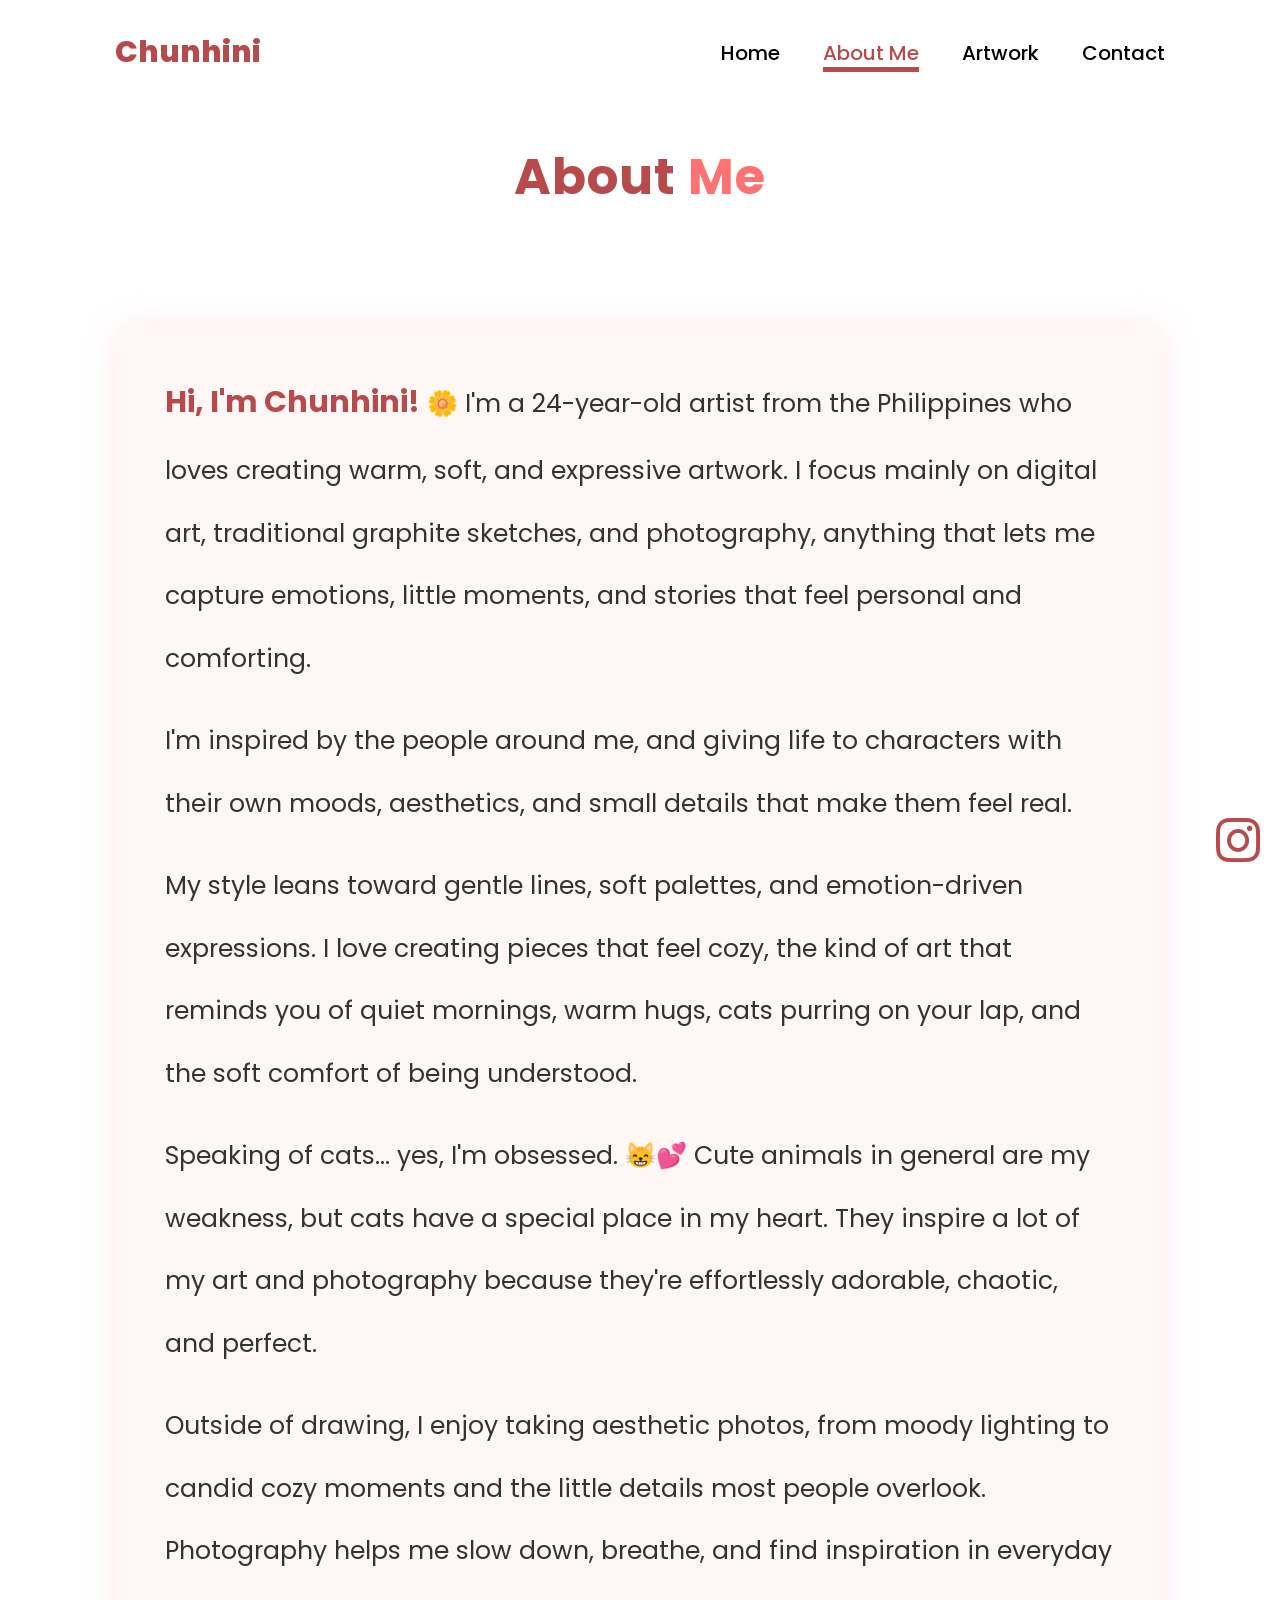
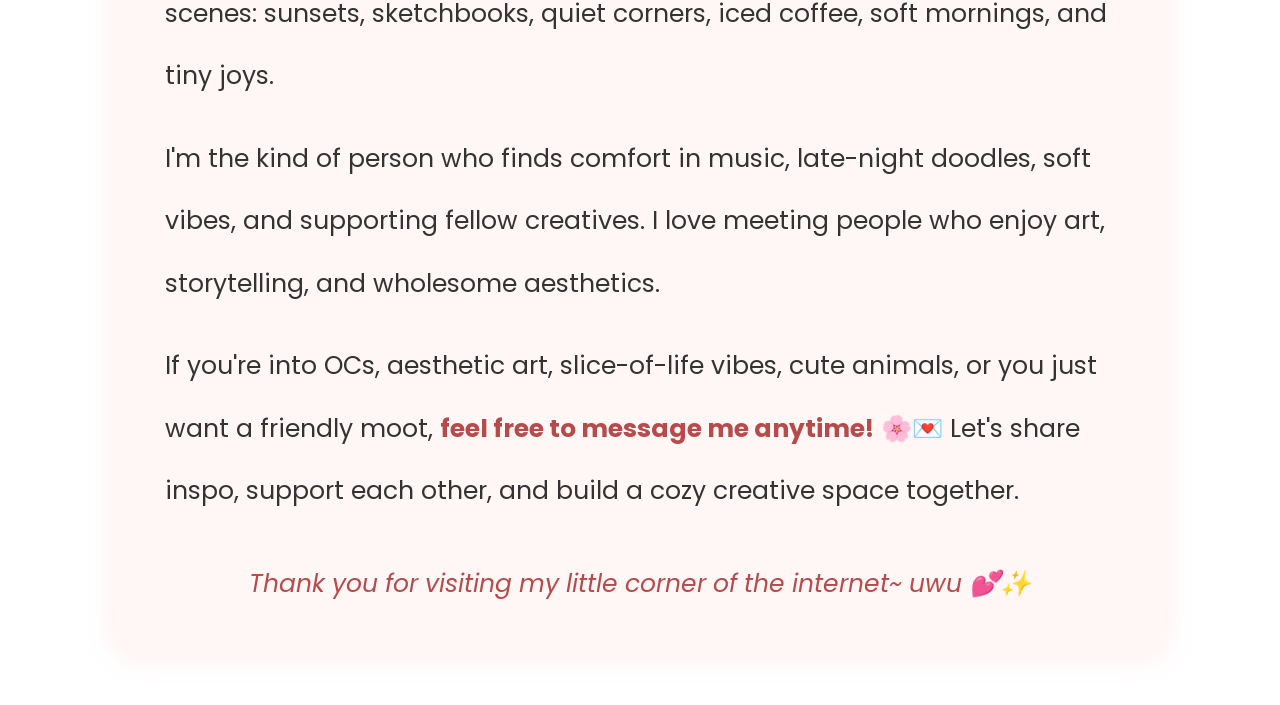
==== about.html @ 1800ad31 "Add files via upload" ====
<!DOCTYPE html>
<html lang="en">
<head>
    <meta charset="UTF-8" />
    <meta name="viewport" content="width=device-width, initial-scale=1.0" />
    <link rel="stylesheet" href="styles.css" />
    <link rel="stylesheet" href="https://cdnjs.cloudflare.com/ajax/libs/font-awesome/6.5.2/css/all.min.css">
    <title>About – Chunhini</title>
</head>

<body class="fade-in">

    <header>
        <a href="index.html" class="logo">Chunhini</a>

        <nav>
            <a href="index.html">Home</a>
            <a href="about.html" class="active">About Me</a>
            <a href="gallery.html">Artwork</a>
            <a href="contact.html">Contact</a>
        </nav>
    </header>

    <section class="home" style="
        flex-direction: column;
        text-align: center;
        padding-top: 14rem;
        position: relative;
    ">
        
        <!-- Aesthetic Pink Glow Circle -->
        <div style="
            position: absolute;
            top: 10%;
            left: 50%;
            transform: translateX(-50%);
            width: 450px;
            height: 450px;
            background: rgba(255, 182, 193, 0.25);
            filter: blur(120px);
            border-radius: 50%;
            z-index: -1;
        "></div>

        <h1 style="
            font-size: 5rem;
            color: #b74b4b;
            margin-bottom: 3rem;
            letter-spacing: 0.1rem;
        ">
            About <span>Me</span>
        </h1>

        <!-- Aesthetic Card Container -->
        <div style="
            max-width: 1400px;
            background: rgba(255, 240, 240, 0.6);
            padding: 4rem 5rem;
            border-radius: 2rem;
            backdrop-filter: blur(10px);
            box-shadow: 0 0 30px rgba(255, 182, 193, 0.3);
            text-align: left;
            font-size: 2.5rem;
            line-height: 2.5;
            color: #333;
            
        ">

            <p style="margin-bottom: 2rem;">
                <strong style="color:#b74b4b; font-size:3rem;">Hi, I'm Chunhini!</strong> 🌼  
                    I'm a 24-year-old artist from the Philippines who loves creating warm, soft, and expressive artwork.
                I focus mainly on digital art, traditional graphite sketches, and photography, anything that lets me
                capture emotions, little moments, and stories that feel personal and comforting.
            </p>

            <p style="margin-bottom: 2rem;">
                I'm inspired by the people around me, and giving life to characters with their own moods, aesthetics, and small details that make them feel real.
            </p>

            <p style="margin-bottom: 2rem;">
                My style leans toward gentle lines, soft palettes, and emotion-driven expressions. I love creating pieces
                that feel cozy, the kind of art that reminds you of quiet mornings, warm hugs, cats purring on your lap,
                and the soft comfort of being understood.
            </p>

            <p style="margin-bottom: 2rem;">
                Speaking of cats… yes, I'm obsessed. 😸💕 Cute animals in general are my weakness, but cats have a special
                place in my heart. They inspire a lot of my art and photography because they're effortlessly adorable,
                chaotic, and perfect.
            </p>

            <p style="margin-bottom: 2rem;">
                Outside of drawing, I enjoy taking aesthetic photos, from moody lighting to candid cozy moments and the
                little details most people overlook. Photography helps me slow down, breathe, and find inspiration in everyday
                scenes: sunsets, sketchbooks, quiet corners, iced coffee, soft mornings, and tiny joys.
            </p>

            <p style="margin-bottom: 2rem;">
                I'm the kind of person who finds comfort in music, late-night doodles, soft vibes, and supporting fellow
                creatives. I love meeting people who enjoy art, storytelling, and wholesome aesthetics.
            </p>

            <p style="margin-bottom: 3rem;">
                If you're into OCs, aesthetic art, slice-of-life vibes, cute animals, or you just want a friendly moot,
                <strong style="color:#b74b4b;">feel free to message me anytime!</strong> 🌸💌  
                Let's share inspo, support each other, and build a cozy creative space together.
            </p>

            <p style="margin-top: 2rem; font-style: italic; color:#b74b4b; text-align:center;">
                Thank you for visiting my little corner of the internet~ uwu 💕✨
            </p>

        </div>

    </section>

    <!-- Floating Instagram Icon -->
    <a href="https://www.instagram.com/chunhini/" class="big-ig" target="_blank">
        <i class="fa-brands fa-instagram"></i>
    </a>

    <script src="app.js"></script>
</body>
</html>
---- styles.css ----
@import url('https://fonts.googleapis.com/css2?family=Poppins:wght@100;200;300;400;500;600&display=swap');
html {
  --s: 109px;
  --c1: #fff2f2;
  --c2: #fce3fb;

  --_g:
     var(--c1) 0% 5%, var(--c2) 6% 15%, var(--c1) 16% 25%, var(--c2) 26% 35%,
     var(--c1) 36% 45%, var(--c2) 46% 55%, var(--c1) 56% 65%, var(--c2) 66% 75%,
     var(--c1) 76% 85%, var(--c2) 86% 95%, #0000 96%;

  background:
    radial-gradient(50% 50% at 100% 0, var(--_g)),
    radial-gradient(50% 50% at 0 100%, var(--_g)),
    radial-gradient(50% 50%, var(--_g)),
    radial-gradient(50% 50%, var(--_g)) calc(var(--s)/2) calc(var(--s)/2),
    var(--c1);

  background-size: var(--s) var(--s);
}

*{
    margin: 0;
    padding: 0;
    box-sizing: border-box;
    text-decoration: none;
    border: none;
    outline: none;
    font-family: 'Poppins', sans-serif;
}

html{
    font-size: 62.5%;
}

body{
    width: 100%;
    height: 100vh;
    overflow-x: hidden;
    background: inherit;
    color: rgb(240, 162, 162);
}

header{
    margin-top: 20px;
    position: fixed;
    top: 0;
    left: 0;
    width: 100%;
    padding: 1rem 9%;
    background-color: transparent;
    filter: drop-shadow(10px);
    display: flex;
    justify-content: space-between;
    align-items: center;
    z-index: 100;
}

.logo{
    font-size: 3rem;
    color: #b74b4b;
    font-weight: 800;
    cursor: pointer;
    transition: 0.5s ease;
}

.logo:hover{
    transform: scale(1.1);
}

nav a{
    font-size: 2rem;
    color: rgb(0, 0, 0);
    margin-left: 4rem;
    font-weight: 500;
    transition: 0.3s ease;
    border-bottom: 3px solid transparent;
}

nav a:hover,
nav a.active{
    color: #b74b4b;
    border-bottom: 5px solid #b74b4b;
}

@media(max-width:995px){
    nav{
        position: absolute;
        display: none;
        top: 0;
        right: 0;
        width: 30%;
        border-left: 3px solid #b74b4b;
        border-bottom: 3px solid #b74b4b;
        border-bottom-left-radius: 2rem;
        padding: 1rem solid;
        background-color: #161616;
        border-top: 0.1rem solid rgba(0,0,0,0.1);
    }

    nav.active{
        display: block;
    }

    nav a{
        display: block;
        font-size: 2rem;
        margin: 3rem 0;
    }

    nav a:hover,
    nav a.active{
        padding: 1rem;
        border-radius: 0.5rem;
        border-bottom: 0.5rem solid #b74b4b;
    }
}

section{
    min-height: 100vh;
    padding: 5rem 9% 5rem;
}

.home{
    display: flex;
    justify-content: center;
    align-items: center;
    gap: 8rem;
    background-color: rgb(255, 255, 255);
}

.home .home-content h1{
    font-size: 6rem;
    font-weight: 700;
    line-height: 1.3;
}

span{
    color: #ff7272;
}

.home-content h3{
    font-size: 4rem;
    margin-bottom: 1rem;
    font-weight: 700;
}

.home-content p{
    font-size: 1.6rem;
}

.home-img{
    border-radius: 50%;
}

.home-img img{
    position: relative;
    width: 32vw;
    border-radius: 50%;
    box-shadow: 0 0 25px solid #b74b4b;
    cursor: pointer;
    transition: 0.2s linear;
}

.home-img img:hover{
    font-size: 1.8rem;
    font-weight: 500;
}

.social-icons a{
    display: inline-flex;
    justify-content: center;
    align-items: center;
    width: 4rem;
    height: 4rem;
    background-color: transparent;
    border: 0.2rem solid #b74b4b;
    font-size: 2rem;
    border-radius: 50%;
    margin: 3rem 1.5rem 3rem 0;
    transition: 0.3s ease;
    color: #b74b4b;
}

.social-icons a:hover{
    color: black;
    transform: scale(1.3) translateY(-5px);
    background-color: #b74b4b;
    box-shadow: 0  0 25px #b74b4b;
}

.btn{
     margin-top: 2rem;
    display: inline-block;
    padding: 1rem 2.8rem;
    background-color: rgb(252, 185, 185);
    border-radius: 4rem;
    font-size: 1.6rem;
    color: #b74b4b;
    letter-spacing: 0.3rem;
    font-weight: 600;
    border: 2px solid #b74b4b;
    transition: 0.3s ease;
    cursor: pointer;
}

.btn:hover{
    transform: scale3d(1.03);
    background-color: #b74b4b;
    color: rgb(255, 231, 231);
    box-shadow: 0 0 25px #b74b4b;
}

.typing-text{
    font-size: 34px;
    font-weight: 600;
    min-width: 280px;
}

.typing-text span{
    position: relative;
    display: inline-block;
}

.typing-text span::before{
    content: "Digital Artist";
    color: #b74b4b;
    animation: words 20s infinite;
}

.typing-text span::after{
    content: "";
    background-color: rgb(255, 255, 255);
    position: absolute;
    width: calc(100% + 8px);
    height: 100%;
    border-left: 3px solid #ffffff;
    right: -8;
    animation: cursor 0.6s infinite;
}

@keyframes cursor{
    to{
        border-left: 3px solid #b74b4b;
    }
}

@keyframes words{
    0%, 20%{
        content: "Digital Artist";
    }
    21%, 40%{
        content: "Musician";
    }
    41%, 60%{
        content: "Traditional Artist";
    }
    61%, 80%{
        content: "Photographer";
    }
    81%, 100%{
        content: "Cat Lover";
    }
}

@media (max-width: 1000px){
    .home{
        gap: 4rem;
    }
}

@media(max-width:995px){
    .home{
        flex-direction: column;
        margin: 5rem 4rem;
    }

    .home .home-content h3{
        font-size: 2.5rem;
    }

    .home-content h1{
        font-size: 5rem;
    }

    .home-img img{
        width: 70vw;
        margin-top: 4rem;
    }
}
.big-ig {
    position: fixed;
    right: 2rem;
    bottom: 2rem;
    font-size: 5rem;
    color: #b74b4b;
    z-index: 200;
    transition: 0.3s ease;
}
/* Connect Page */
.contact-section {
    display: flex;
    justify-content: center;
    align-items: center;
    min-height: 100vh;
    background-color: white;
    padding-top: 10rem;
}

.contact-container {
    max-width: 600px;
    text-align: center;
}

.contact-container h1 {
    font-size: 4rem;
    color: #b74b4b;
    margin-bottom: 1.5rem;
}

.connect-text {
    font-size: 1.8rem;
    color: #333;
    margin-bottom: 3rem;
    line-height: 1.7;
}

/* Instagram Button */
.insta-btn {
    display: inline-block;
    padding: 1.5rem 3rem;
    background-color: #b74b4b;
    color: white;
    font-size: 2rem;
    border-radius: 4rem;
    transition: 0.3s ease;
}

.insta-btn i {
    margin-right: 1rem;
    font-size: 2.3rem;
}

.insta-btn:hover {
    background-color: #ff8c8c;
    transform: scale(1.05);
    box-shadow: 0 0 20px #b74b4b;
}
/* Prevent flash before JS fade-in loads */
body {
    opacity: 0;
}

.fade-in {
    animation: fadeInPage 1.2s ease-in-out forwards;
}

@keyframes fadeInPage {
    from { opacity: 0; }
    to   { opacity: 1; }
}

.fade-out {
    animation: fadeOutPage 0.6s ease-in-out forwards;
}

@keyframes fadeOutPage {
    from { opacity: 1; }
    to   { opacity: 0; }
}
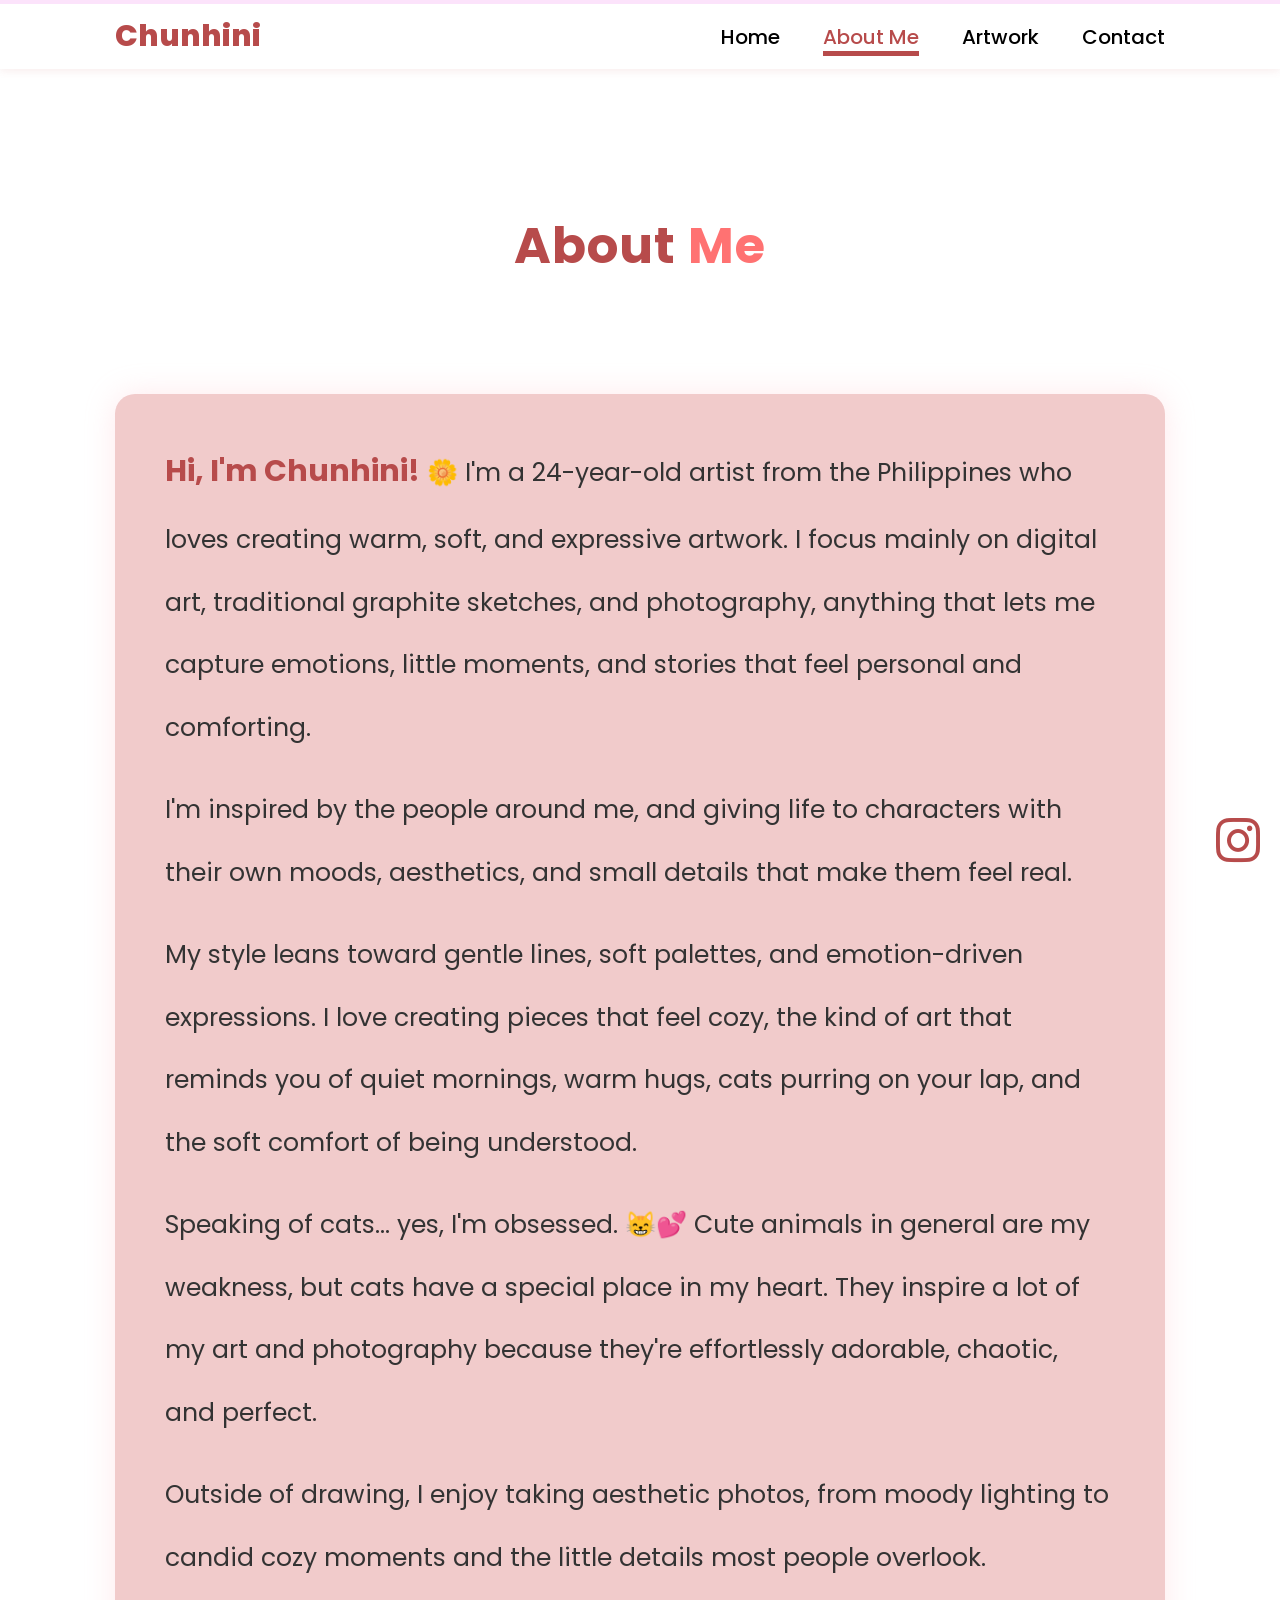
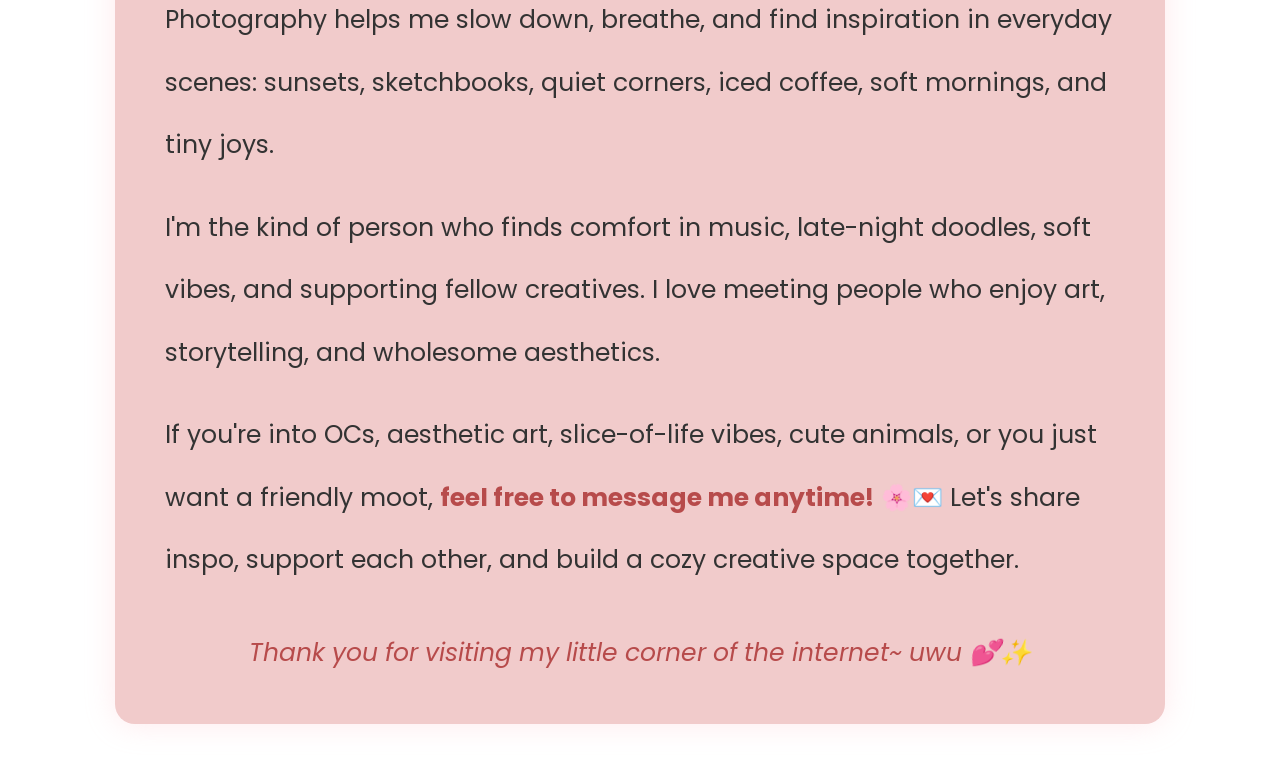
==== commit d840dca4: "Update about.html" ====
--- a/about.html
+++ b/about.html
@@ -12,7 +12,11 @@
 
     <header>
         <a href="index.html" class="logo">Chunhini</a>
-
+        <div class="hamburger">
+            <span></span>
+            <span></span>
+            <span></span>
+        </div>
         <nav>
             <a href="index.html">Home</a>
             <a href="about.html" class="active">About Me</a>
@@ -25,7 +29,10 @@
         flex-direction: column;
         text-align: center;
         padding-top: 14rem;
+        padding-bottom: 5rem;
         position: relative;
+        height: auto;
+        min-height: 100vh;
     ">
         
         <!-- Aesthetic Pink Glow Circle -->
@@ -54,7 +61,7 @@
         <!-- Aesthetic Card Container -->
         <div style="
             max-width: 1400px;
-            background: rgba(255, 240, 240, 0.6);
+            background: rgb(241, 203, 203);
             padding: 4rem 5rem;
             border-radius: 2rem;
             backdrop-filter: blur(10px);
--- a/styles.css
+++ b/styles.css
@@ -1,4 +1,5 @@
 @import url('https://fonts.googleapis.com/css2?family=Poppins:wght@100;200;300;400;500;600&display=swap');
+
 html {
   --s: 109px;
   --c1: #fff2f2;
@@ -12,8 +13,8 @@
   background:
     radial-gradient(50% 50% at 100% 0, var(--_g)),
     radial-gradient(50% 50% at 0 100%, var(--_g)),
-    radial-gradient(50% 50%, var(--_g)),
-    radial-gradient(50% 50%, var(--_g)) calc(var(--s)/2) calc(var(--s)/2),
+    radial-gradient(50% 50%, var(--c1)),
+    radial-gradient(50% 50%, var(--c1)) calc(var(--s)/2) calc(var(--s)/2),
     var(--c1);
 
   background-size: var(--s) var(--s);
@@ -39,17 +40,36 @@
     overflow-x: hidden;
     background: inherit;
     color: rgb(240, 162, 162);
+    /* Prevent flash before JS fade-in loads */
+    opacity: 0;
+}
+
+.fade-in {
+    animation: fadeInPage 1.2s ease-in-out forwards;
+}
+
+@keyframes fadeInPage {
+    from { opacity: 0; }
+    to   { opacity: 1; }
+}
+
+.fade-out {
+    animation: fadeOutPage 0.6s ease-in-out forwards;
+}
+
+@keyframes fadeOutPage {
+    from { opacity: 1; }
+    to   { opacity: 0; }
 }
 
 header{
-    margin-top: 20px;
-    position: fixed;
+    position: sticky;
     top: 0;
-    left: 0;
     width: 100%;
     padding: 1rem 9%;
-    background-color: transparent;
-    filter: drop-shadow(10px);
+    background-color: rgba(255, 255, 255, 0.95);
+    box-shadow: 0 2px 8px rgba(183, 75, 75, 0.1);
+    border-top: 4px solid #fce3fb;
     display: flex;
     justify-content: space-between;
     align-items: center;
@@ -83,36 +103,112 @@
     border-bottom: 5px solid #b74b4b;
 }
 
+.hamburger{
+    display: none;
+    flex-direction: column;
+    cursor: pointer;
+}
+
+.hamburger span{
+    width: 25px;
+    height: 3px;
+    background-color: #b74b4b;
+    margin: 5px 0;
+    border-radius: 3px;
+    transition: 0.3s ease;
+}
+
 @media(max-width:995px){
+    header{
+        padding: 1rem 4%;
+    }
+
+    .logo{
+        font-size: 2rem;
+    }
+
+    .big-ig{
+        font-size: 1.5rem;
+    }
+
+    .hamburger{
+        display: flex;
+    }
+
     nav{
         position: absolute;
         display: none;
         top: 0;
         right: 0;
-        width: 30%;
-        border-left: 3px solid #b74b4b;
-        border-bottom: 3px solid #b74b4b;
-        border-bottom-left-radius: 2rem;
-        padding: 1rem solid;
-        background-color: #161616;
-        border-top: 0.1rem solid rgba(0,0,0,0.1);
+        width: 80%;
+        max-width: 300px;
+        height: 100vh;
+        background: linear-gradient(135deg, #fff2f2 0%, #fce3fb 100%);
+        border-left: 3px solid #fce3fb;
+        padding: 8rem 2rem 2rem 2rem;
+        flex-direction: column;
+        gap: 2rem;
     }
 
     nav.active{
-        display: block;
+        display: flex;
     }
 
     nav a{
         display: block;
-        font-size: 2rem;
-        margin: 3rem 0;
+        font-size: 1.8rem;
+        margin: 0;
+        color: #333;
+        padding: 1rem 1.5rem;
+        border-radius: 0.5rem;
+        border-bottom: none;
+        border-left: 3px solid transparent;
+        transition: 0.3s ease;
     }
 
     nav a:hover,
     nav a.active{
-        padding: 1rem;
-        border-radius: 0.5rem;
-        border-bottom: 0.5rem solid #b74b4b;
+        background-color: rgba(183, 75, 75, 0.1);
+        color: #b74b4b;
+        border-left: 3px solid #b74b4b;
+        border-bottom: none;
+    }
+
+    .hamburger.active span:nth-child(1){
+        transform: rotate(45deg) translate(10px, 10px);
+    }
+
+    .hamburger.active span:nth-child(2){
+        opacity: 0;
+    }
+
+    .hamburger.active span:nth-child(3){
+        transform: rotate(-45deg) translate(8px, -8px);
+    }
+
+    section{
+        padding: 2rem 4% 2rem;
+    }
+
+    .home{
+        flex-direction: column;
+        gap: 2rem;
+    }
+
+    .home-img img{
+        width: 60vw;
+    }
+
+    .home-content h1{
+        font-size: 2.5rem;
+    }
+
+    .home-content h3{
+        font-size: 1.8rem;
+    }
+
+    .home-content p{
+        font-size: 1.2rem;
     }
 }
 
@@ -127,6 +223,8 @@
     align-items: center;
     gap: 8rem;
     background-color: rgb(255, 255, 255);
+    height: 100vh;
+    overflow: hidden;
 }
 
 .home .home-content h1{
@@ -147,6 +245,23 @@
 
 .home-content p{
     font-size: 1.6rem;
+}
+
+.typing-text{
+    position: relative;
+    display: inline;
+    color: #ff7272;
+    border-right: 2px solid #ff7272;
+    padding-right: 4px;
+}
+
+@keyframes blink{
+    0%, 49%{
+        opacity: 1;
+    }
+    50%, 100%{
+        opacity: 0;
+    }
 }
 
 .home-img{
@@ -163,8 +278,7 @@
 }
 
 .home-img img:hover{
-    font-size: 1.8rem;
-    font-weight: 500;
+    transform: scale(1.05);
 }
 
 .social-icons a{
@@ -297,12 +411,14 @@
     z-index: 200;
     transition: 0.3s ease;
 }
+
 /* Connect Page */
 .contact-section {
     display: flex;
     justify-content: center;
     align-items: center;
-    min-height: 100vh;
+    height: 100vh;
+    overflow: hidden;
     background-color: white;
     padding-top: 10rem;
 }
@@ -346,25 +462,3 @@
     transform: scale(1.05);
     box-shadow: 0 0 20px #b74b4b;
 }
-/* Prevent flash before JS fade-in loads */
-body {
-    opacity: 0;
-}
-
-.fade-in {
-    animation: fadeInPage 1.2s ease-in-out forwards;
-}
-
-@keyframes fadeInPage {
-    from { opacity: 0; }
-    to   { opacity: 1; }
-}
-
-.fade-out {
-    animation: fadeOutPage 0.6s ease-in-out forwards;
-}
-
-@keyframes fadeOutPage {
-    from { opacity: 1; }
-    to   { opacity: 0; }
-}
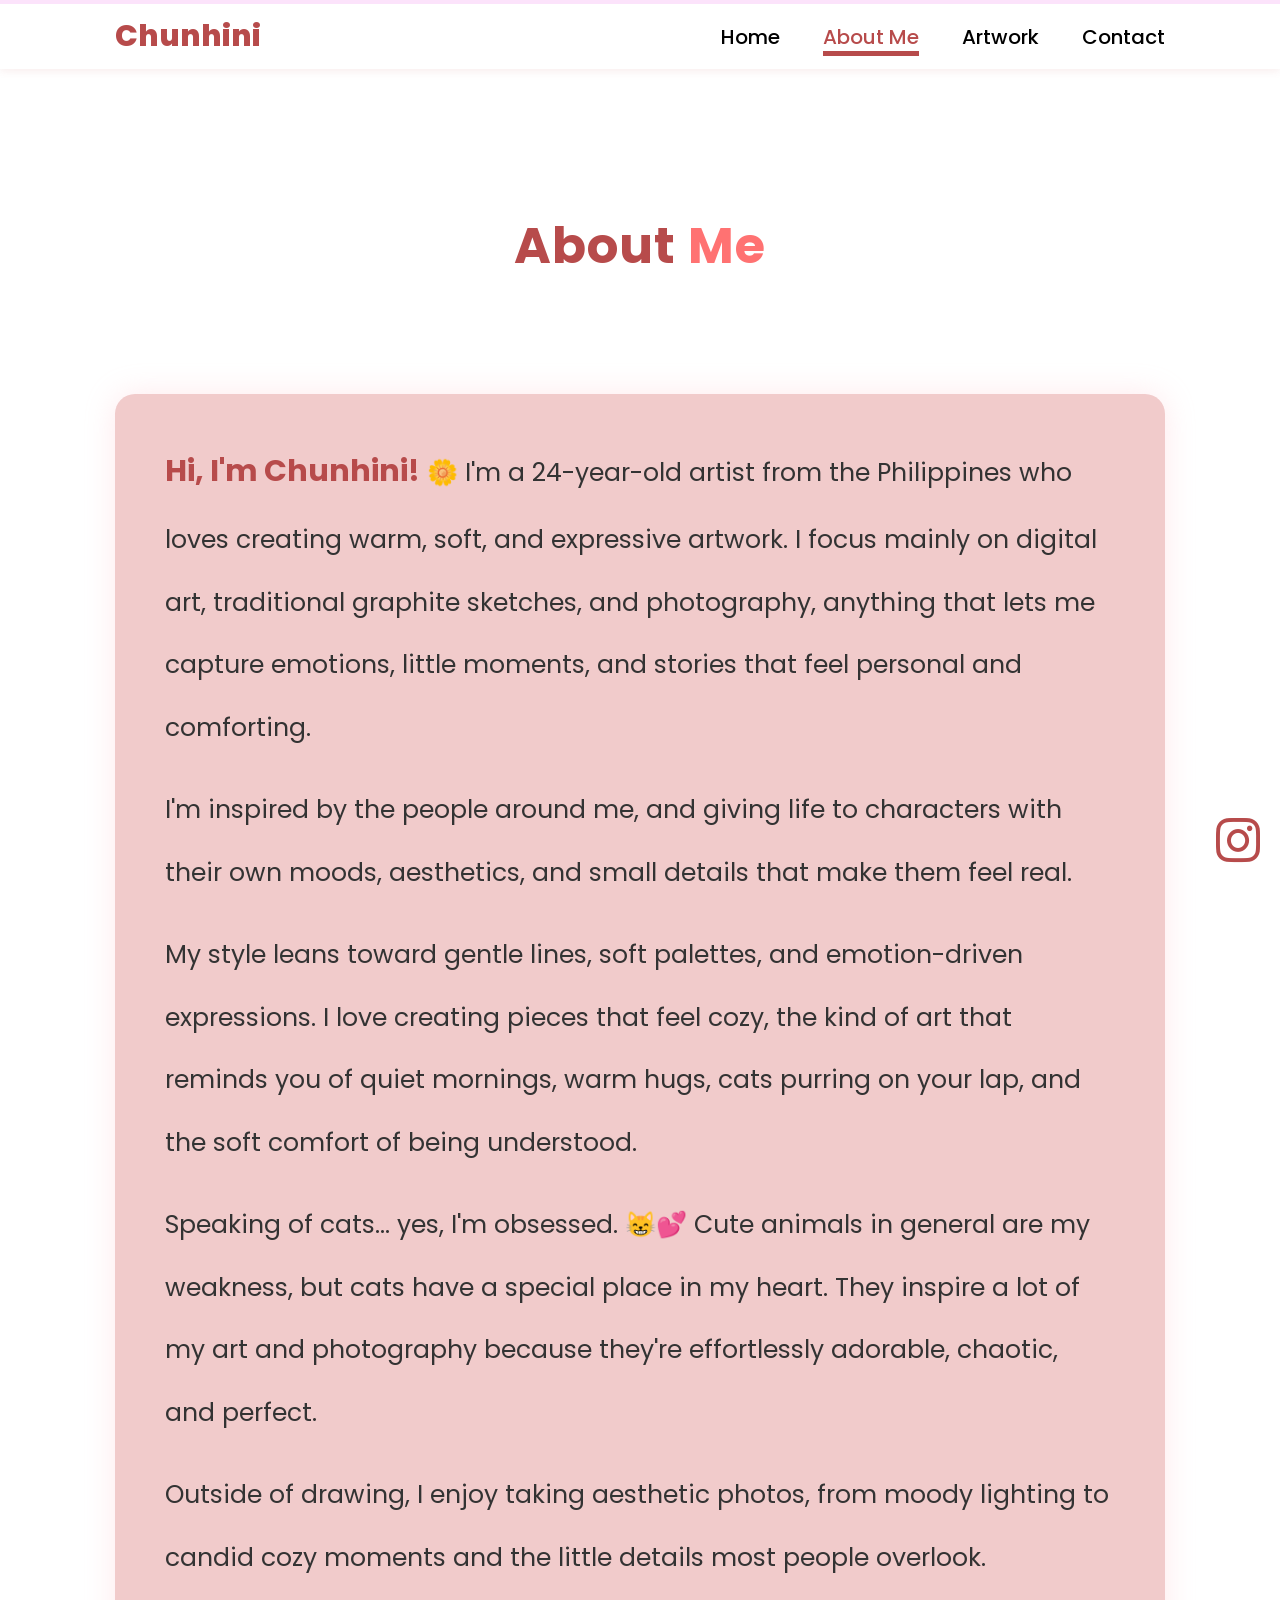
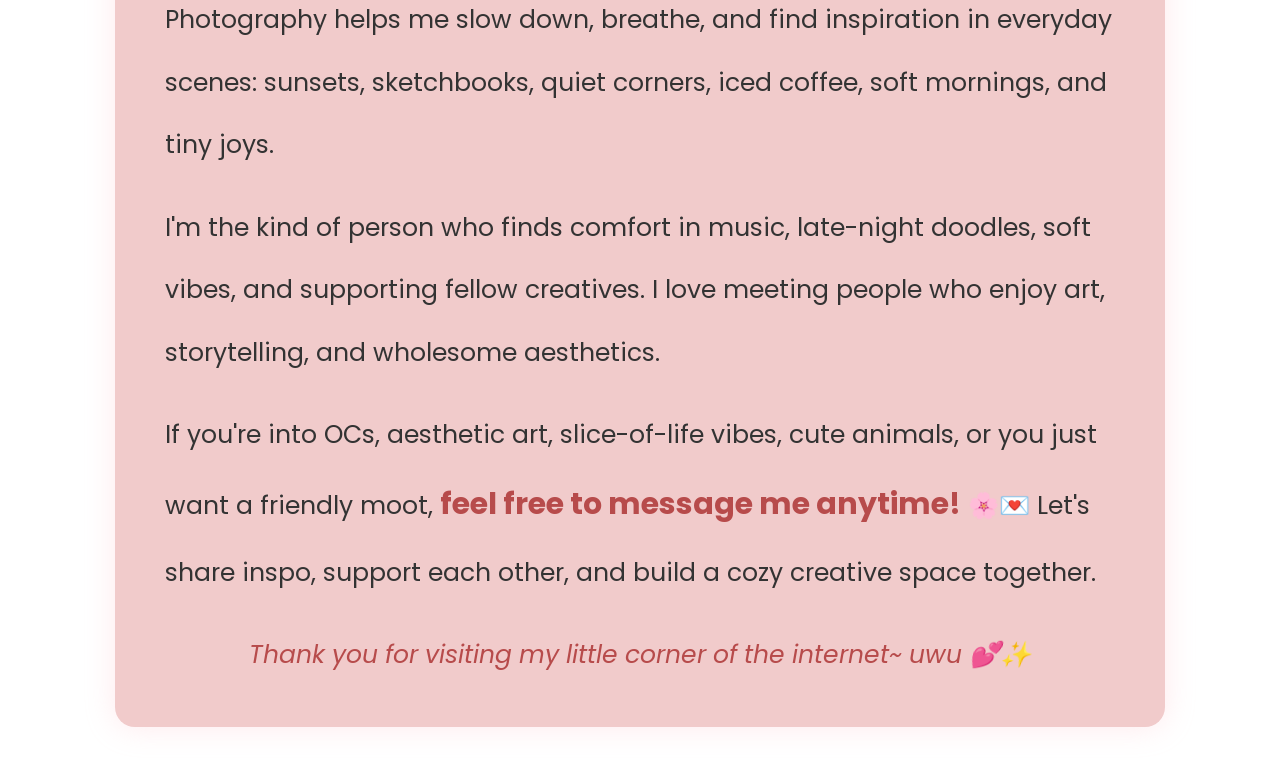
==== commit a2536871: "Publish updated Chunhini site with current code" ====
--- a/about.html
+++ b/about.html
@@ -1,131 +1,91 @@
-<!DOCTYPE html>
-<html lang="en">
-<head>
-    <meta charset="UTF-8" />
-    <meta name="viewport" content="width=device-width, initial-scale=1.0" />
-    <link rel="stylesheet" href="styles.css" />
-    <link rel="stylesheet" href="https://cdnjs.cloudflare.com/ajax/libs/font-awesome/6.5.2/css/all.min.css">
-    <title>About – Chunhini</title>
-</head>
+<!DOCTYPE html>
+<html lang="en">
+<head>
+    <meta charset="UTF-8" />
+    <meta name="viewport" content="width=device-width, initial-scale=1.0" />
+    <link rel="stylesheet" href="styles.css" />
+    <link rel="stylesheet" href="https://cdnjs.cloudflare.com/ajax/libs/font-awesome/6.5.2/css/all.min.css">
+    <title>About – Chunhini</title>
+</head>
+
+<body class="fade-in">
+
+    <header>
+        <a href="index.html" class="logo">Chunhini</a>
+        <div class="hamburger">
+            <span></span>
+            <span></span>
+            <span></span>
+        </div>
+        <nav>
+            <a href="index.html">Home</a>
+            <a href="about.html" class="active">About Me</a>
+            <a href="gallery.html">Artwork</a>
+            <a href="contact.html">Contact</a>
+        </nav>
+    </header>
+
+    <section class="home about-page">
+        <div class="about-glow"></div>
+
+        <h1 class="about-title">About <span>Me</span></h1>
+
+        <div class="about-card">
+
+            <p>
+                <strong class="about-highlight">Hi, I'm Chunhini!</strong> 🌼  
+                    I'm a 24-year-old artist from the Philippines who loves creating warm, soft, and expressive artwork.
+                I focus mainly on digital art, traditional graphite sketches, and photography, anything that lets me
+                capture emotions, little moments, and stories that feel personal and comforting.
+            </p>
+
+            <p style="margin-bottom: 2rem;">
+                I'm inspired by the people around me, and giving life to characters with their own moods, aesthetics, and small details that make them feel real.
+            </p>
+
+            <p style="margin-bottom: 2rem;">
+                My style leans toward gentle lines, soft palettes, and emotion-driven expressions. I love creating pieces
+                that feel cozy, the kind of art that reminds you of quiet mornings, warm hugs, cats purring on your lap,
+                and the soft comfort of being understood.
+            </p>
+
+            <p style="margin-bottom: 2rem;">
+                Speaking of cats… yes, I'm obsessed. 😸💕 Cute animals in general are my weakness, but cats have a special
+                place in my heart. They inspire a lot of my art and photography because they're effortlessly adorable,
+                chaotic, and perfect.
+            </p>
+
+            <p style="margin-bottom: 2rem;">
+                Outside of drawing, I enjoy taking aesthetic photos, from moody lighting to candid cozy moments and the
+                little details most people overlook. Photography helps me slow down, breathe, and find inspiration in everyday
+                scenes: sunsets, sketchbooks, quiet corners, iced coffee, soft mornings, and tiny joys.
+            </p>
+
+            <p style="margin-bottom: 2rem;">
+                I'm the kind of person who finds comfort in music, late-night doodles, soft vibes, and supporting fellow
+                creatives. I love meeting people who enjoy art, storytelling, and wholesome aesthetics.
+            </p>
+
+            <p>
+                If you're into OCs, aesthetic art, slice-of-life vibes, cute animals, or you just want a friendly moot,
+                <strong class="about-highlight">feel free to message me anytime!</strong> 🌸💌  
+                Let's share inspo, support each other, and build a cozy creative space together.
+            </p>
+
+            <p style="margin-top: 2rem; font-style: italic; color:#b74b4b; text-align:center;">
+                Thank you for visiting my little corner of the internet~ uwu 💕✨
+            </p>
+
+        </div>
+
+    </section>
+
+    <!-- Floating Instagram Icon -->
+    <a href="https://www.instagram.com/chunhini/" class="big-ig" target="_blank">
+        <i class="fa-brands fa-instagram"></i>
+    </a>
+
+    <script src="app.js"></script>
+</body>
+</html>
 
-<body class="fade-in">
-
-    <header>
-        <a href="index.html" class="logo">Chunhini</a>
-        <div class="hamburger">
-            <span></span>
-            <span></span>
-            <span></span>
-        </div>
-        <nav>
-            <a href="index.html">Home</a>
-            <a href="about.html" class="active">About Me</a>
-            <a href="gallery.html">Artwork</a>
-            <a href="contact.html">Contact</a>
-        </nav>
-    </header>
-
-    <section class="home" style="
-        flex-direction: column;
-        text-align: center;
-        padding-top: 14rem;
-        padding-bottom: 5rem;
-        position: relative;
-        height: auto;
-        min-height: 100vh;
-    ">
-        
-        <!-- Aesthetic Pink Glow Circle -->
-        <div style="
-            position: absolute;
-            top: 10%;
-            left: 50%;
-            transform: translateX(-50%);
-            width: 450px;
-            height: 450px;
-            background: rgba(255, 182, 193, 0.25);
-            filter: blur(120px);
-            border-radius: 50%;
-            z-index: -1;
-        "></div>
-
-        <h1 style="
-            font-size: 5rem;
-            color: #b74b4b;
-            margin-bottom: 3rem;
-            letter-spacing: 0.1rem;
-        ">
-            About <span>Me</span>
-        </h1>
-
-        <!-- Aesthetic Card Container -->
-        <div style="
-            max-width: 1400px;
-            background: rgb(241, 203, 203);
-            padding: 4rem 5rem;
-            border-radius: 2rem;
-            backdrop-filter: blur(10px);
-            box-shadow: 0 0 30px rgba(255, 182, 193, 0.3);
-            text-align: left;
-            font-size: 2.5rem;
-            line-height: 2.5;
-            color: #333;
-            
-        ">
-
-            <p style="margin-bottom: 2rem;">
-                <strong style="color:#b74b4b; font-size:3rem;">Hi, I'm Chunhini!</strong> 🌼  
-                    I'm a 24-year-old artist from the Philippines who loves creating warm, soft, and expressive artwork.
-                I focus mainly on digital art, traditional graphite sketches, and photography, anything that lets me
-                capture emotions, little moments, and stories that feel personal and comforting.
-            </p>
-
-            <p style="margin-bottom: 2rem;">
-                I'm inspired by the people around me, and giving life to characters with their own moods, aesthetics, and small details that make them feel real.
-            </p>
-
-            <p style="margin-bottom: 2rem;">
-                My style leans toward gentle lines, soft palettes, and emotion-driven expressions. I love creating pieces
-                that feel cozy, the kind of art that reminds you of quiet mornings, warm hugs, cats purring on your lap,
-                and the soft comfort of being understood.
-            </p>
-
-            <p style="margin-bottom: 2rem;">
-                Speaking of cats… yes, I'm obsessed. 😸💕 Cute animals in general are my weakness, but cats have a special
-                place in my heart. They inspire a lot of my art and photography because they're effortlessly adorable,
-                chaotic, and perfect.
-            </p>
-
-            <p style="margin-bottom: 2rem;">
-                Outside of drawing, I enjoy taking aesthetic photos, from moody lighting to candid cozy moments and the
-                little details most people overlook. Photography helps me slow down, breathe, and find inspiration in everyday
-                scenes: sunsets, sketchbooks, quiet corners, iced coffee, soft mornings, and tiny joys.
-            </p>
-
-            <p style="margin-bottom: 2rem;">
-                I'm the kind of person who finds comfort in music, late-night doodles, soft vibes, and supporting fellow
-                creatives. I love meeting people who enjoy art, storytelling, and wholesome aesthetics.
-            </p>
-
-            <p style="margin-bottom: 3rem;">
-                If you're into OCs, aesthetic art, slice-of-life vibes, cute animals, or you just want a friendly moot,
-                <strong style="color:#b74b4b;">feel free to message me anytime!</strong> 🌸💌  
-                Let's share inspo, support each other, and build a cozy creative space together.
-            </p>
-
-            <p style="margin-top: 2rem; font-style: italic; color:#b74b4b; text-align:center;">
-                Thank you for visiting my little corner of the internet~ uwu 💕✨
-            </p>
-
-        </div>
-
-    </section>
-
-    <!-- Floating Instagram Icon -->
-    <a href="https://www.instagram.com/chunhini/" class="big-ig" target="_blank">
-        <i class="fa-brands fa-instagram"></i>
-    </a>
-
-    <script src="app.js"></script>
-</body>
-</html>
--- a/styles.css
+++ b/styles.css
@@ -36,7 +36,7 @@
 
 body{
     width: 100%;
-    height: 100vh;
+    min-height: 100vh;
     overflow-x: hidden;
     background: inherit;
     color: rgb(240, 162, 162);
@@ -223,8 +223,9 @@
     align-items: center;
     gap: 8rem;
     background-color: rgb(255, 255, 255);
-    height: 100vh;
-    overflow: hidden;
+    min-height: 100vh;
+    height: auto;
+    overflow: visible;
 }
 
 .home .home-content h1{
@@ -279,6 +280,65 @@
 
 .home-img img:hover{
     transform: scale(1.05);
+}
+
+.about-page{
+    flex-direction: column;
+    text-align: center;
+    padding-top: 14rem;
+    padding-bottom: 5rem;
+    position: relative;
+    min-height: 100vh;
+    height: auto;
+    overflow: visible;
+}
+
+.about-glow{
+    position: absolute;
+    top: 10%;
+    left: 50%;
+    transform: translateX(-50%);
+    width: 450px;
+    height: 450px;
+    background: rgba(255, 182, 193, 0.25);
+    filter: blur(120px);
+    border-radius: 50%;
+    z-index: -1;
+}
+
+.about-title{
+    font-size: 5rem;
+    color: #b74b4b;
+    margin-bottom: 3rem;
+    letter-spacing: 0.1rem;
+}
+
+.about-card{
+    max-width: 1200px;
+    width: 100%;
+    background: rgb(241, 203, 203);
+    padding: 4rem 5rem;
+    border-radius: 2rem;
+    backdrop-filter: blur(10px);
+    box-shadow: 0 0 30px rgba(255, 182, 193, 0.3);
+    text-align: left;
+    font-size: 2.5rem;
+    line-height: 2.5;
+    color: #333;
+    margin: 0 auto;
+}
+
+.about-card p{
+    margin-bottom: 2rem;
+}
+
+.about-card p:last-child{
+    margin-bottom: 0;
+}
+
+.about-highlight{
+    color: #b74b4b;
+    font-size: 3rem;
 }
 
 .social-icons a{
@@ -401,6 +461,27 @@
         width: 70vw;
         margin-top: 4rem;
     }
+
+    .about-page{
+        padding-top: 10rem;
+        padding-bottom: 4rem;
+    }
+
+    .about-title{
+        font-size: 3.8rem;
+    }
+
+    .about-card{
+        padding: 2rem 2rem;
+        font-size: 1.85rem;
+        line-height: 2;
+    }
+
+    .about-glow{
+        width: 300px;
+        height: 300px;
+        top: 8%;
+    }
 }
 .big-ig {
     position: fixed;
@@ -462,3 +543,4 @@
     transform: scale(1.05);
     box-shadow: 0 0 20px #b74b4b;
 }
+
